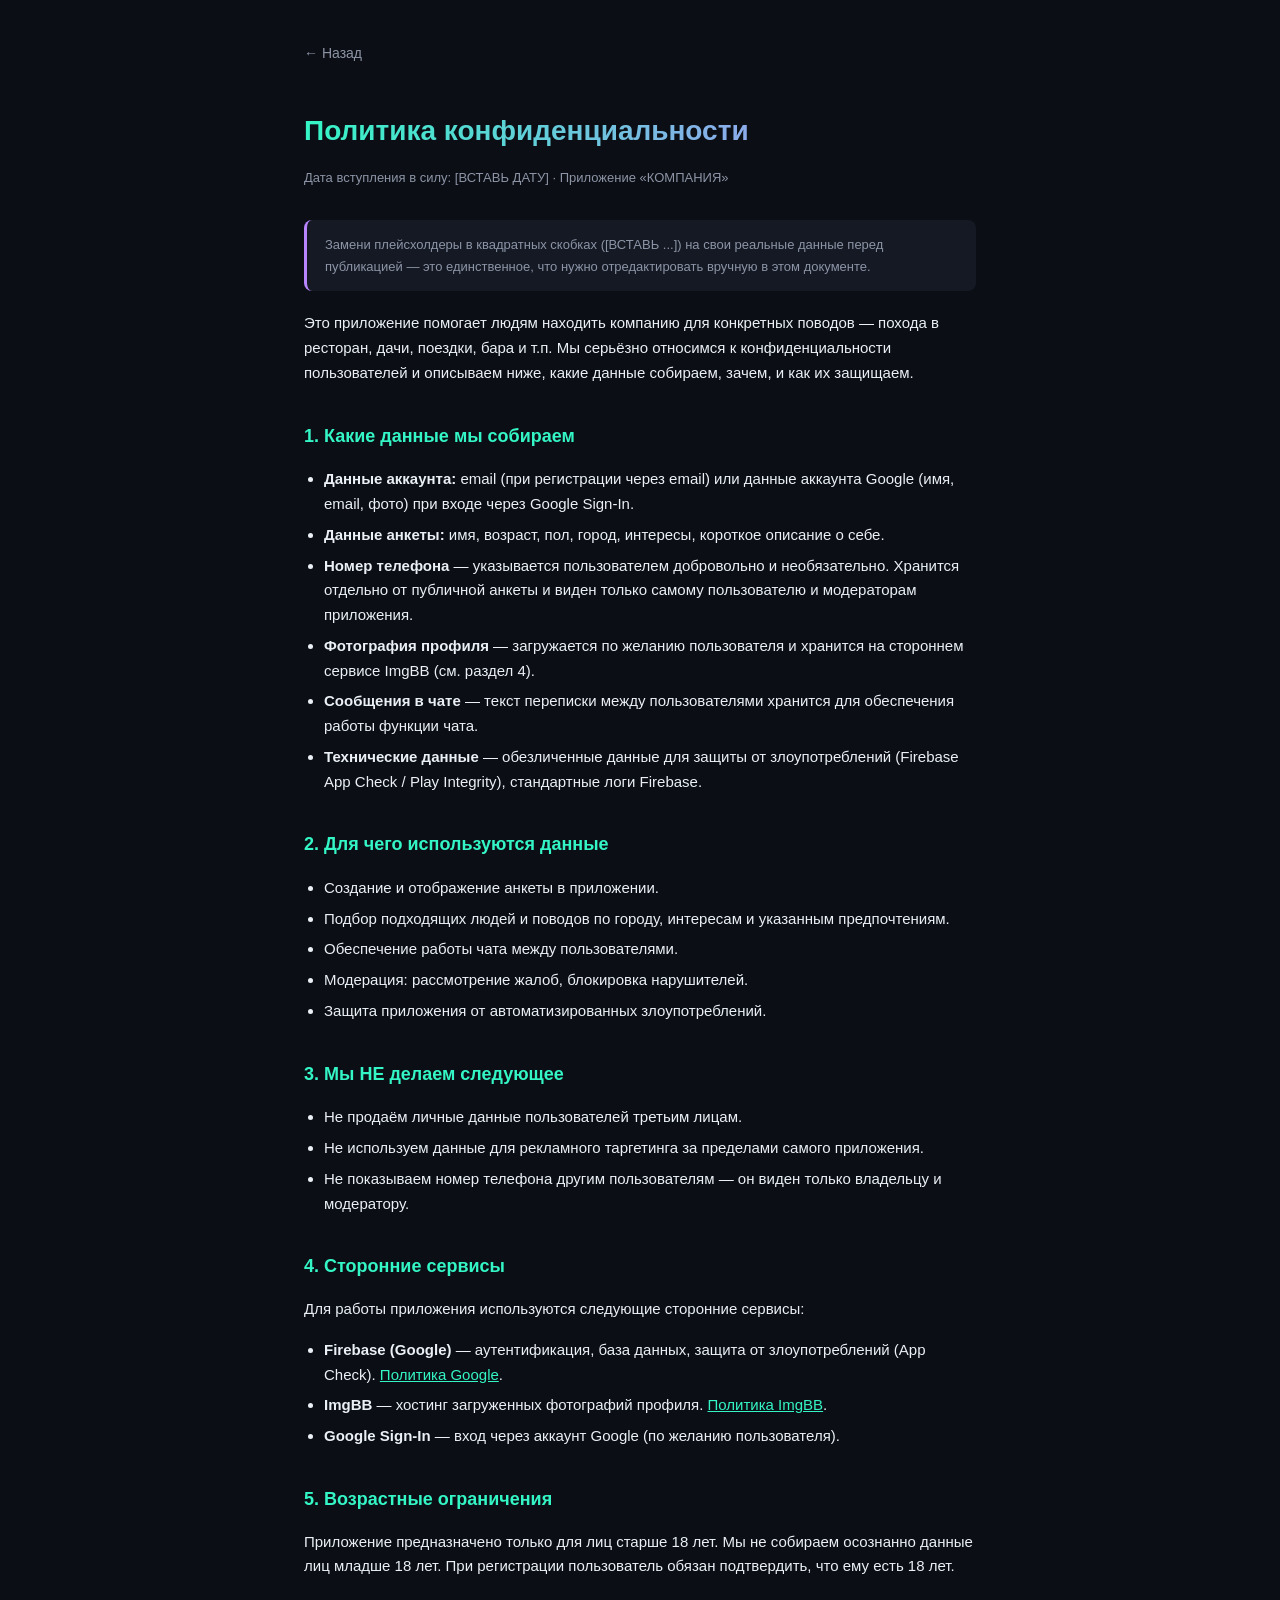
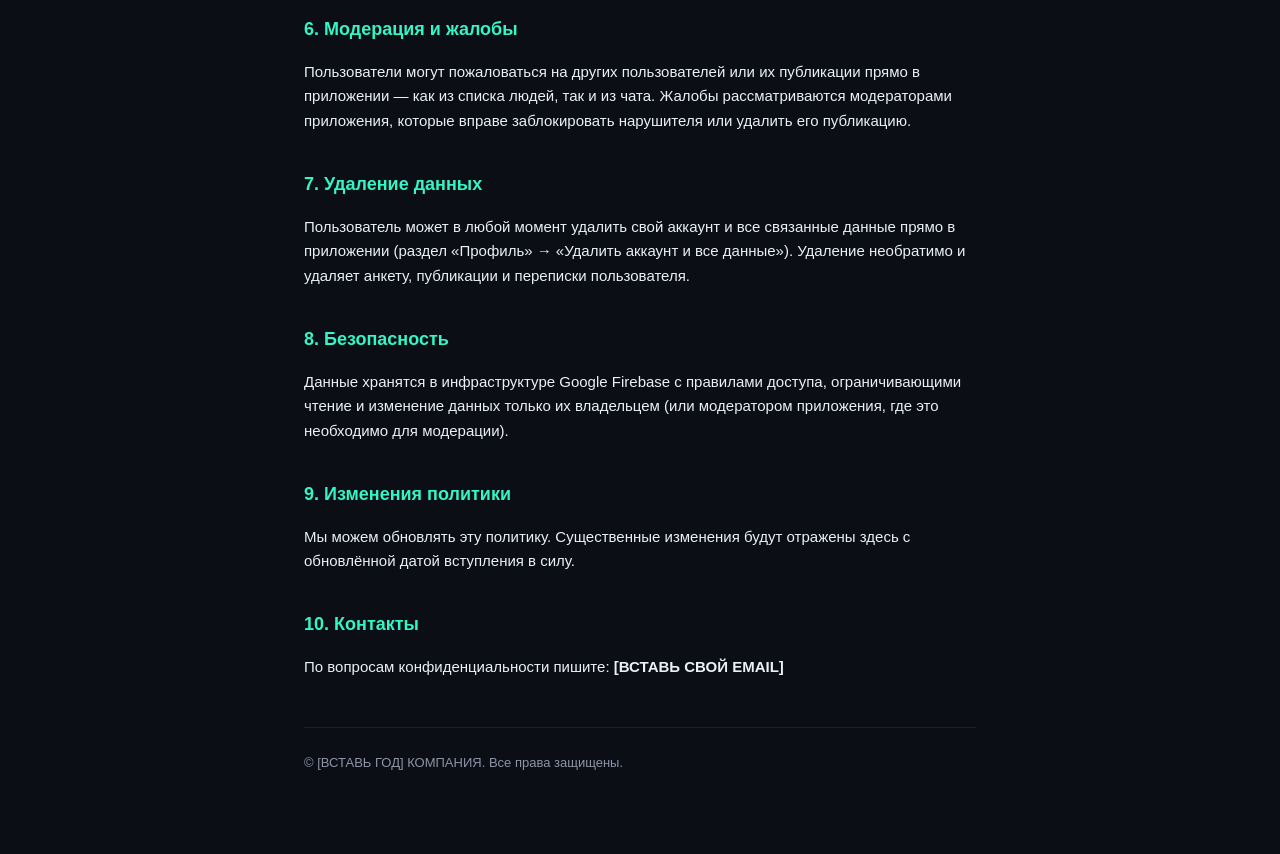
==== privacy.html @ 591c6ade "Add files via upload" ====
<!DOCTYPE html>
<html lang="ru">
<head>
<meta charset="UTF-8">
<meta name="viewport" content="width=device-width, initial-scale=1.0">
<title>Политика конфиденциальности — КОМПАНИЯ</title>
<link rel="stylesheet" href="style.css">
</head>
<body>
<div class="wrap">
  <a class="back" href="index.html">← Назад</a>
  <h1>Политика конфиденциальности</h1>
  <p class="updated">Дата вступления в силу: [ВСТАВЬ ДАТУ] · Приложение «КОМПАНИЯ»</p>

  <div class="note">
    Замени плейсхолдеры в квадратных скобках ([ВСТАВЬ ...]) на свои реальные
    данные перед публикацией — это единственное, что нужно отредактировать
    вручную в этом документе.
  </div>

  <p>
    Это приложение помогает людям находить компанию для конкретных поводов —
    похода в ресторан, дачи, поездки, бара и т.п. Мы серьёзно относимся к
    конфиденциальности пользователей и описываем ниже, какие данные собираем,
    зачем, и как их защищаем.
  </p>

  <h2>1. Какие данные мы собираем</h2>
  <ul>
    <li><strong>Данные аккаунта:</strong> email (при регистрации через email) или данные аккаунта Google (имя, email, фото) при входе через Google Sign-In.</li>
    <li><strong>Данные анкеты:</strong> имя, возраст, пол, город, интересы, короткое описание о себе.</li>
    <li><strong>Номер телефона</strong> — указывается пользователем добровольно и необязательно. Хранится отдельно от публичной анкеты и виден только самому пользователю и модераторам приложения.</li>
    <li><strong>Фотография профиля</strong> — загружается по желанию пользователя и хранится на стороннем сервисе ImgBB (см. раздел 4).</li>
    <li><strong>Сообщения в чате</strong> — текст переписки между пользователями хранится для обеспечения работы функции чата.</li>
    <li><strong>Технические данные</strong> — обезличенные данные для защиты от злоупотреблений (Firebase App Check / Play Integrity), стандартные логи Firebase.</li>
  </ul>

  <h2>2. Для чего используются данные</h2>
  <ul>
    <li>Создание и отображение анкеты в приложении.</li>
    <li>Подбор подходящих людей и поводов по городу, интересам и указанным предпочтениям.</li>
    <li>Обеспечение работы чата между пользователями.</li>
    <li>Модерация: рассмотрение жалоб, блокировка нарушителей.</li>
    <li>Защита приложения от автоматизированных злоупотреблений.</li>
  </ul>

  <h2>3. Мы НЕ делаем следующее</h2>
  <ul>
    <li>Не продаём личные данные пользователей третьим лицам.</li>
    <li>Не используем данные для рекламного таргетинга за пределами самого приложения.</li>
    <li>Не показываем номер телефона другим пользователям — он виден только владельцу и модератору.</li>
  </ul>

  <h2>4. Сторонние сервисы</h2>
  <p>Для работы приложения используются следующие сторонние сервисы:</p>
  <ul>
    <li><strong>Firebase (Google)</strong> — аутентификация, база данных, защита от злоупотреблений (App Check). <a href="https://policies.google.com/privacy" style="color:var(--teal)">Политика Google</a>.</li>
    <li><strong>ImgBB</strong> — хостинг загруженных фотографий профиля. <a href="https://imgbb.com/privacy" style="color:var(--teal)">Политика ImgBB</a>.</li>
    <li><strong>Google Sign-In</strong> — вход через аккаунт Google (по желанию пользователя).</li>
  </ul>

  <h2>5. Возрастные ограничения</h2>
  <p>
    Приложение предназначено только для лиц старше 18 лет. Мы не собираем
    осознанно данные лиц младше 18 лет. При регистрации пользователь обязан
    подтвердить, что ему есть 18 лет.
  </p>

  <h2>6. Модерация и жалобы</h2>
  <p>
    Пользователи могут пожаловаться на других пользователей или их публикации
    прямо в приложении — как из списка людей, так и из чата. Жалобы
    рассматриваются модераторами приложения, которые вправе заблокировать
    нарушителя или удалить его публикацию.
  </p>

  <h2>7. Удаление данных</h2>
  <p>
    Пользователь может в любой момент удалить свой аккаунт и все связанные
    данные прямо в приложении (раздел «Профиль» → «Удалить аккаунт и все
    данные»). Удаление необратимо и удаляет анкету, публикации и переписки
    пользователя.
  </p>

  <h2>8. Безопасность</h2>
  <p>
    Данные хранятся в инфраструктуре Google Firebase с правилами доступа,
    ограничивающими чтение и изменение данных только их владельцем (или
    модератором приложения, где это необходимо для модерации).
  </p>

  <h2>9. Изменения политики</h2>
  <p>
    Мы можем обновлять эту политику. Существенные изменения будут отражены
    здесь с обновлённой датой вступления в силу.
  </p>

  <h2>10. Контакты</h2>
  <p>
    По вопросам конфиденциальности пишите: <strong>[ВСТАВЬ СВОЙ EMAIL]</strong>
  </p>

  <footer>© [ВСТАВЬ ГОД] КОМПАНИЯ. Все права защищены.</footer>
</div>
</body>
</html>
---- style.css ----
:root {
  --bg: #0B0E14;
  --surface: #141924;
  --teal: #34F5C5;
  --purple: #B985FF;
  --text: #EAF0F6;
  --text-sec: #8C94A6;
}
* { box-sizing: border-box; }
body {
  margin: 0;
  background: var(--bg);
  color: var(--text);
  font-family: -apple-system, BlinkMacSystemFont, 'Segoe UI', Roboto, sans-serif;
  line-height: 1.65;
}
.wrap {
  max-width: 720px;
  margin: 0 auto;
  padding: 40px 24px 80px;
}
a.back {
  color: var(--text-sec);
  text-decoration: none;
  font-size: 14px;
  display: inline-block;
  margin-bottom: 24px;
}
h1 {
  background: linear-gradient(90deg, var(--teal), var(--purple));
  -webkit-background-clip: text;
  background-clip: text;
  color: transparent;
  font-size: 28px;
  margin-bottom: 4px;
}
.updated { color: var(--text-sec); font-size: 13px; margin-bottom: 32px; }
h2 {
  font-size: 18px;
  color: var(--teal);
  margin-top: 36px;
  margin-bottom: 10px;
}
p, li { color: var(--text); font-size: 15px; }
ul { padding-left: 20px; }
li { margin-bottom: 6px; }
.note {
  background: var(--surface);
  border-left: 3px solid var(--purple);
  padding: 14px 18px;
  border-radius: 8px;
  font-size: 13px;
  color: var(--text-sec);
  margin: 20px 0;
}
footer {
  margin-top: 48px;
  padding-top: 24px;
  border-top: 1px solid rgba(255,255,255,0.08);
  color: var(--text-sec);
  font-size: 13px;
}
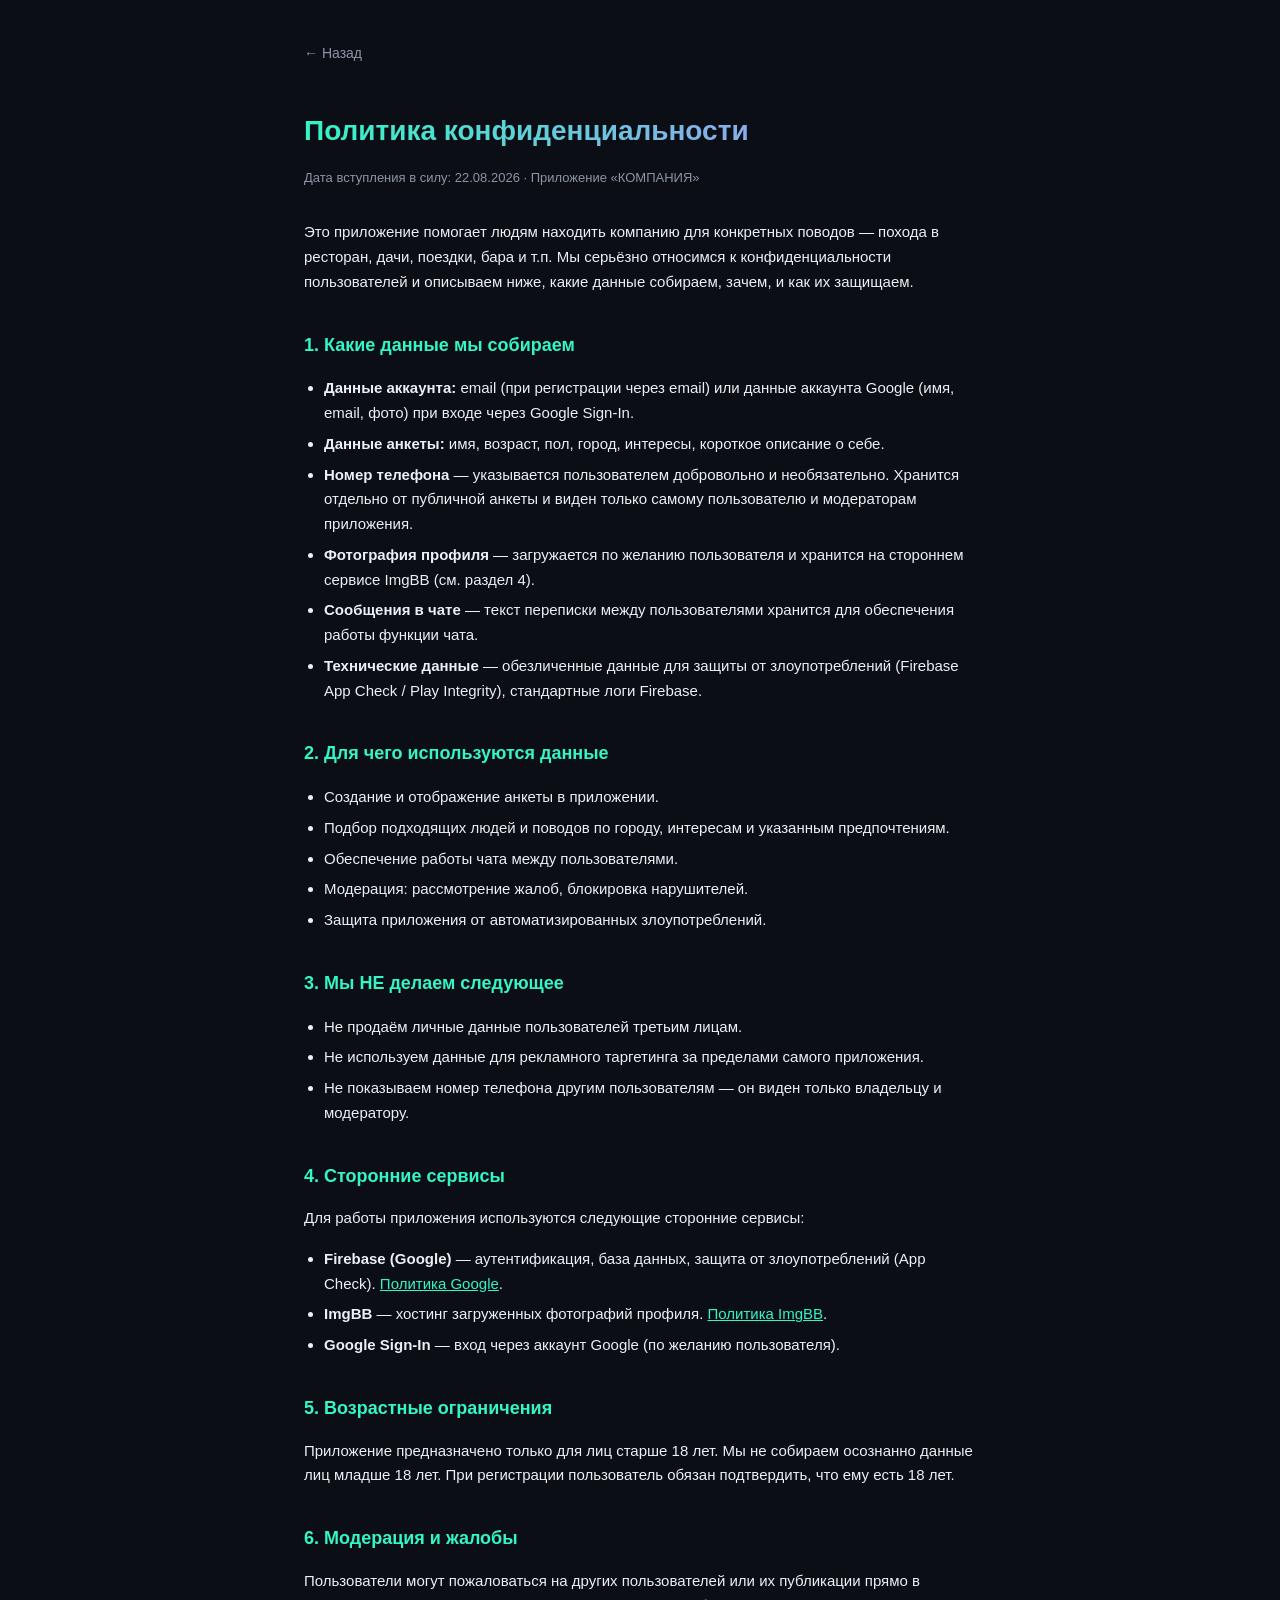
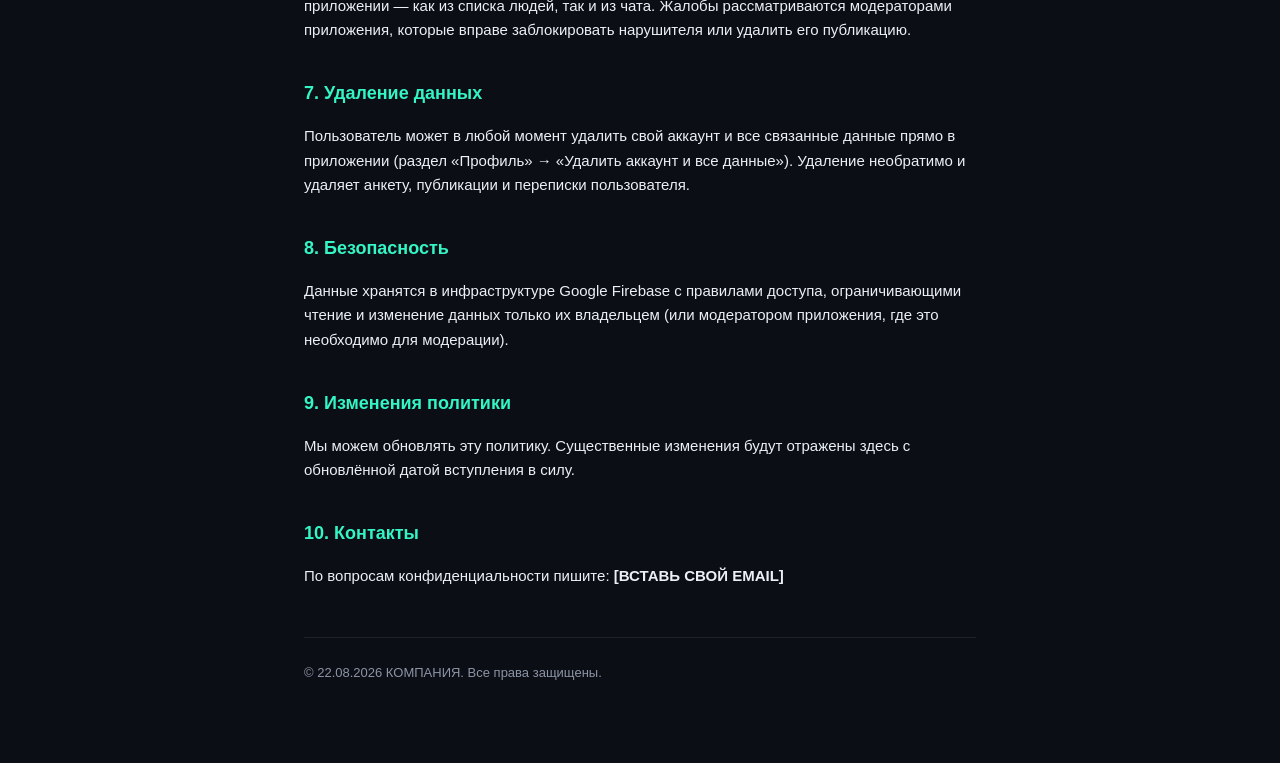
==== commit 37c51afb: "Update privacy.html" ====
--- a/privacy.html
+++ b/privacy.html
@@ -10,13 +10,7 @@
 <div class="wrap">
   <a class="back" href="index.html">← Назад</a>
   <h1>Политика конфиденциальности</h1>
-  <p class="updated">Дата вступления в силу: [ВСТАВЬ ДАТУ] · Приложение «КОМПАНИЯ»</p>
-
-  <div class="note">
-    Замени плейсхолдеры в квадратных скобках ([ВСТАВЬ ...]) на свои реальные
-    данные перед публикацией — это единственное, что нужно отредактировать
-    вручную в этом документе.
-  </div>
+  <p class="updated">Дата вступления в силу: 22.08.2026 · Приложение «КОМПАНИЯ»</p>
 
   <p>
     Это приложение помогает людям находить компанию для конкретных поводов —
@@ -100,7 +94,7 @@
     По вопросам конфиденциальности пишите: <strong>[ВСТАВЬ СВОЙ EMAIL]</strong>
   </p>
 
-  <footer>© [ВСТАВЬ ГОД] КОМПАНИЯ. Все права защищены.</footer>
+  <footer>© 22.08.2026 КОМПАНИЯ. Все права защищены.</footer>
 </div>
 </body>
 </html>
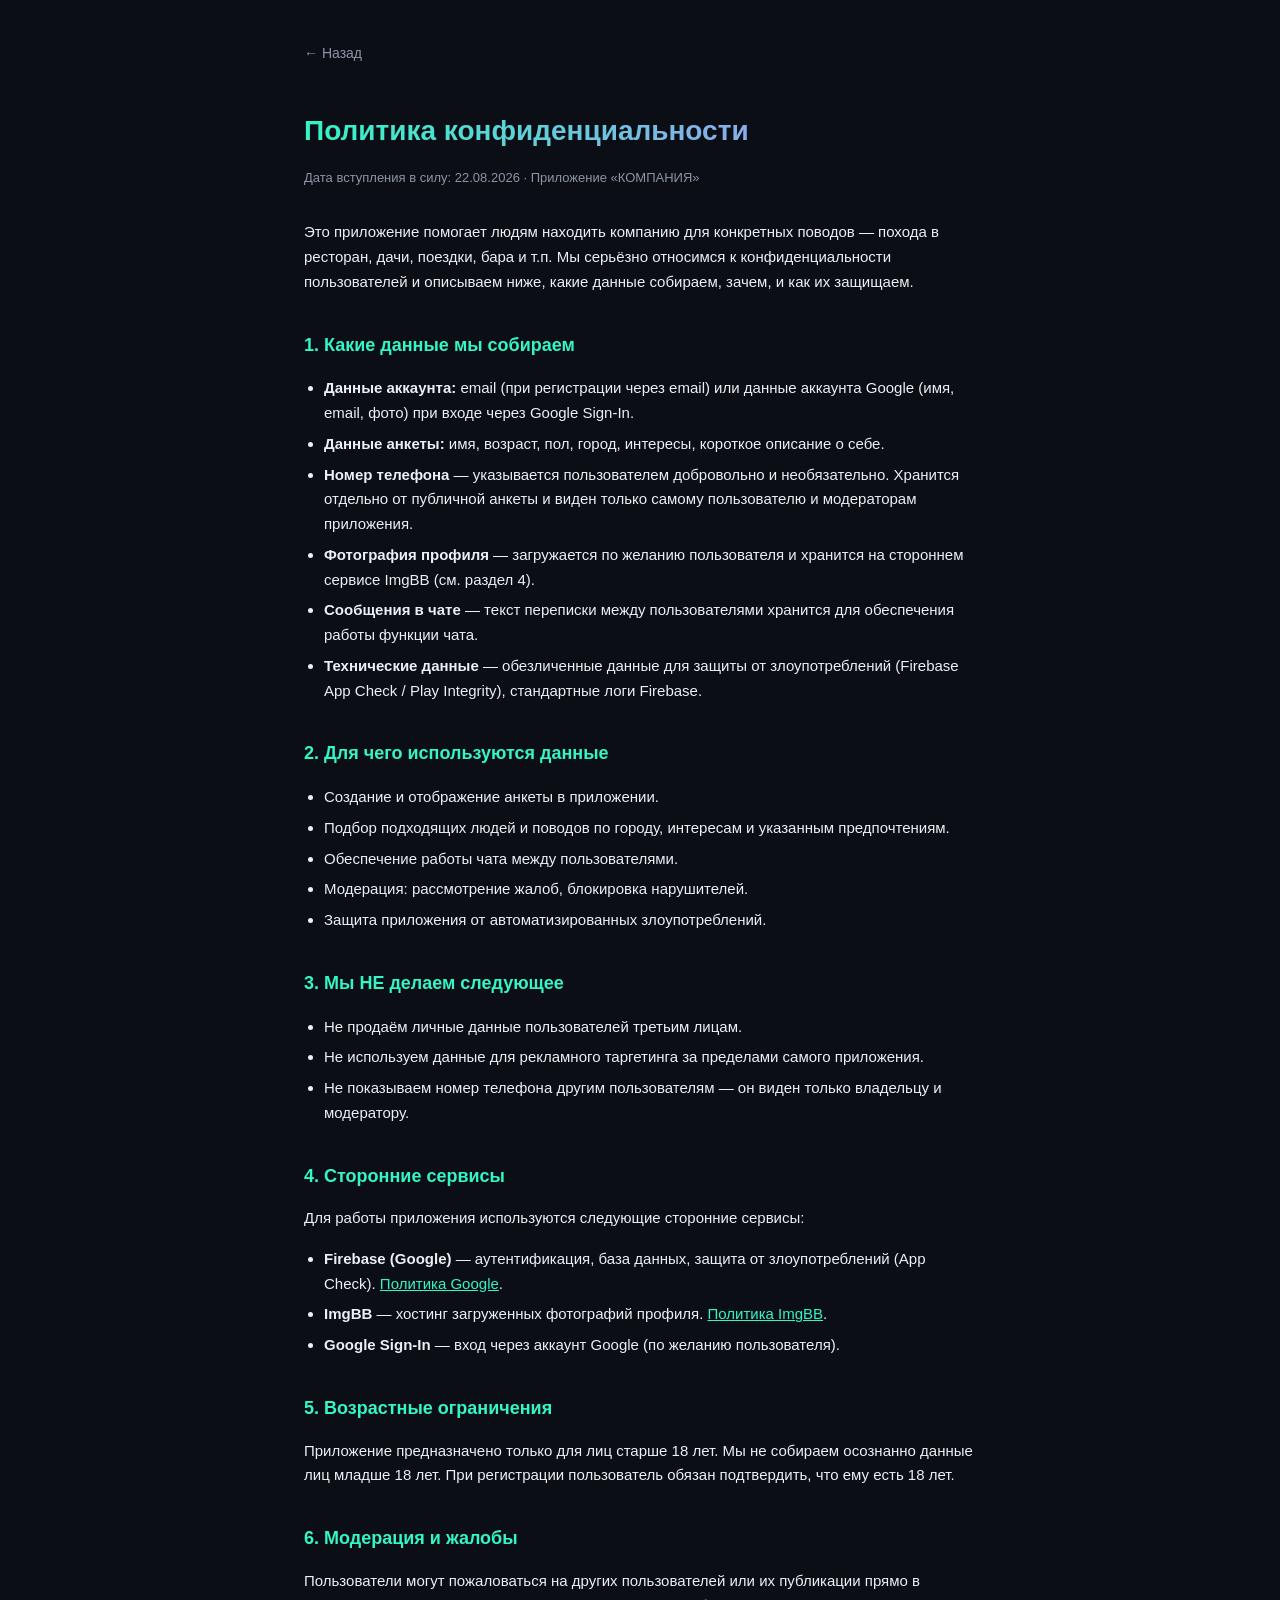
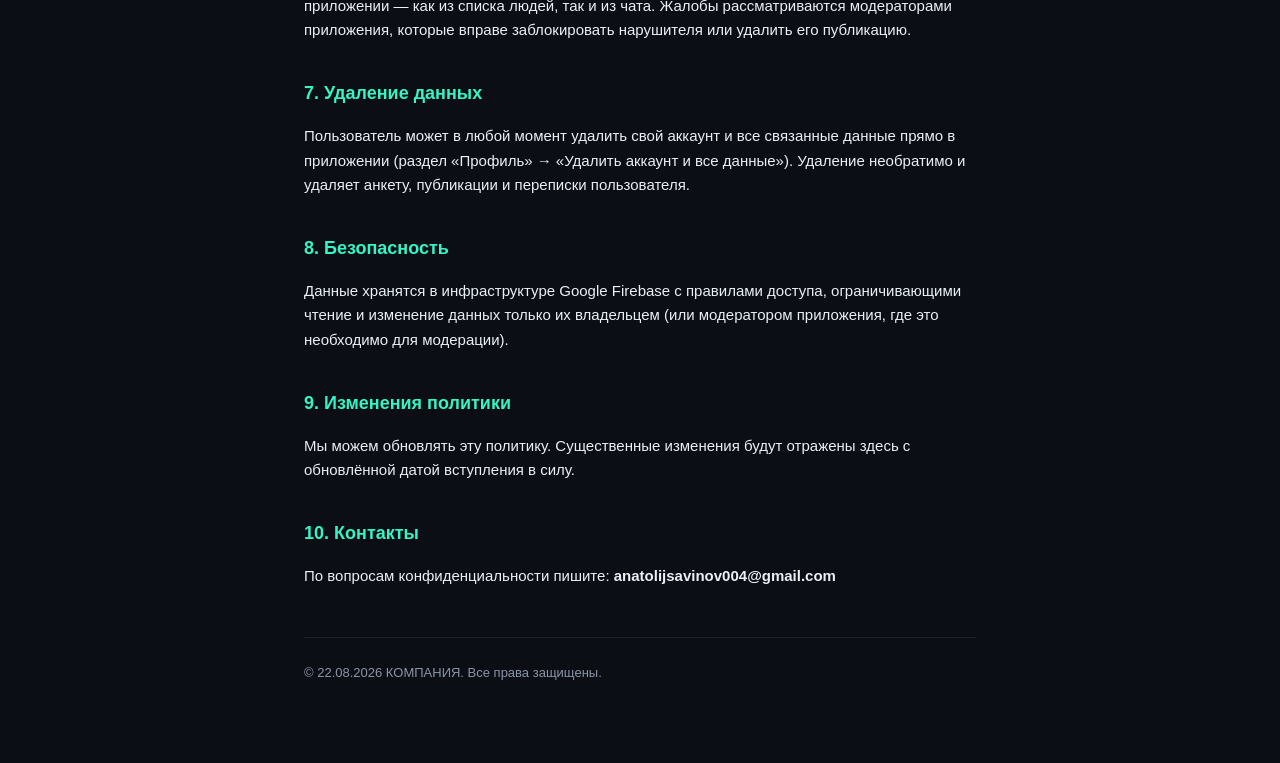
==== commit da42f169: "Update privacy.html" ====
--- a/privacy.html
+++ b/privacy.html
@@ -91,7 +91,7 @@
 
   <h2>10. Контакты</h2>
   <p>
-    По вопросам конфиденциальности пишите: <strong>[ВСТАВЬ СВОЙ EMAIL]</strong>
+    По вопросам конфиденциальности пишите: <strong>anatolijsavinov004@gmail.com</strong>
   </p>
 
   <footer>© 22.08.2026 КОМПАНИЯ. Все права защищены.</footer>
